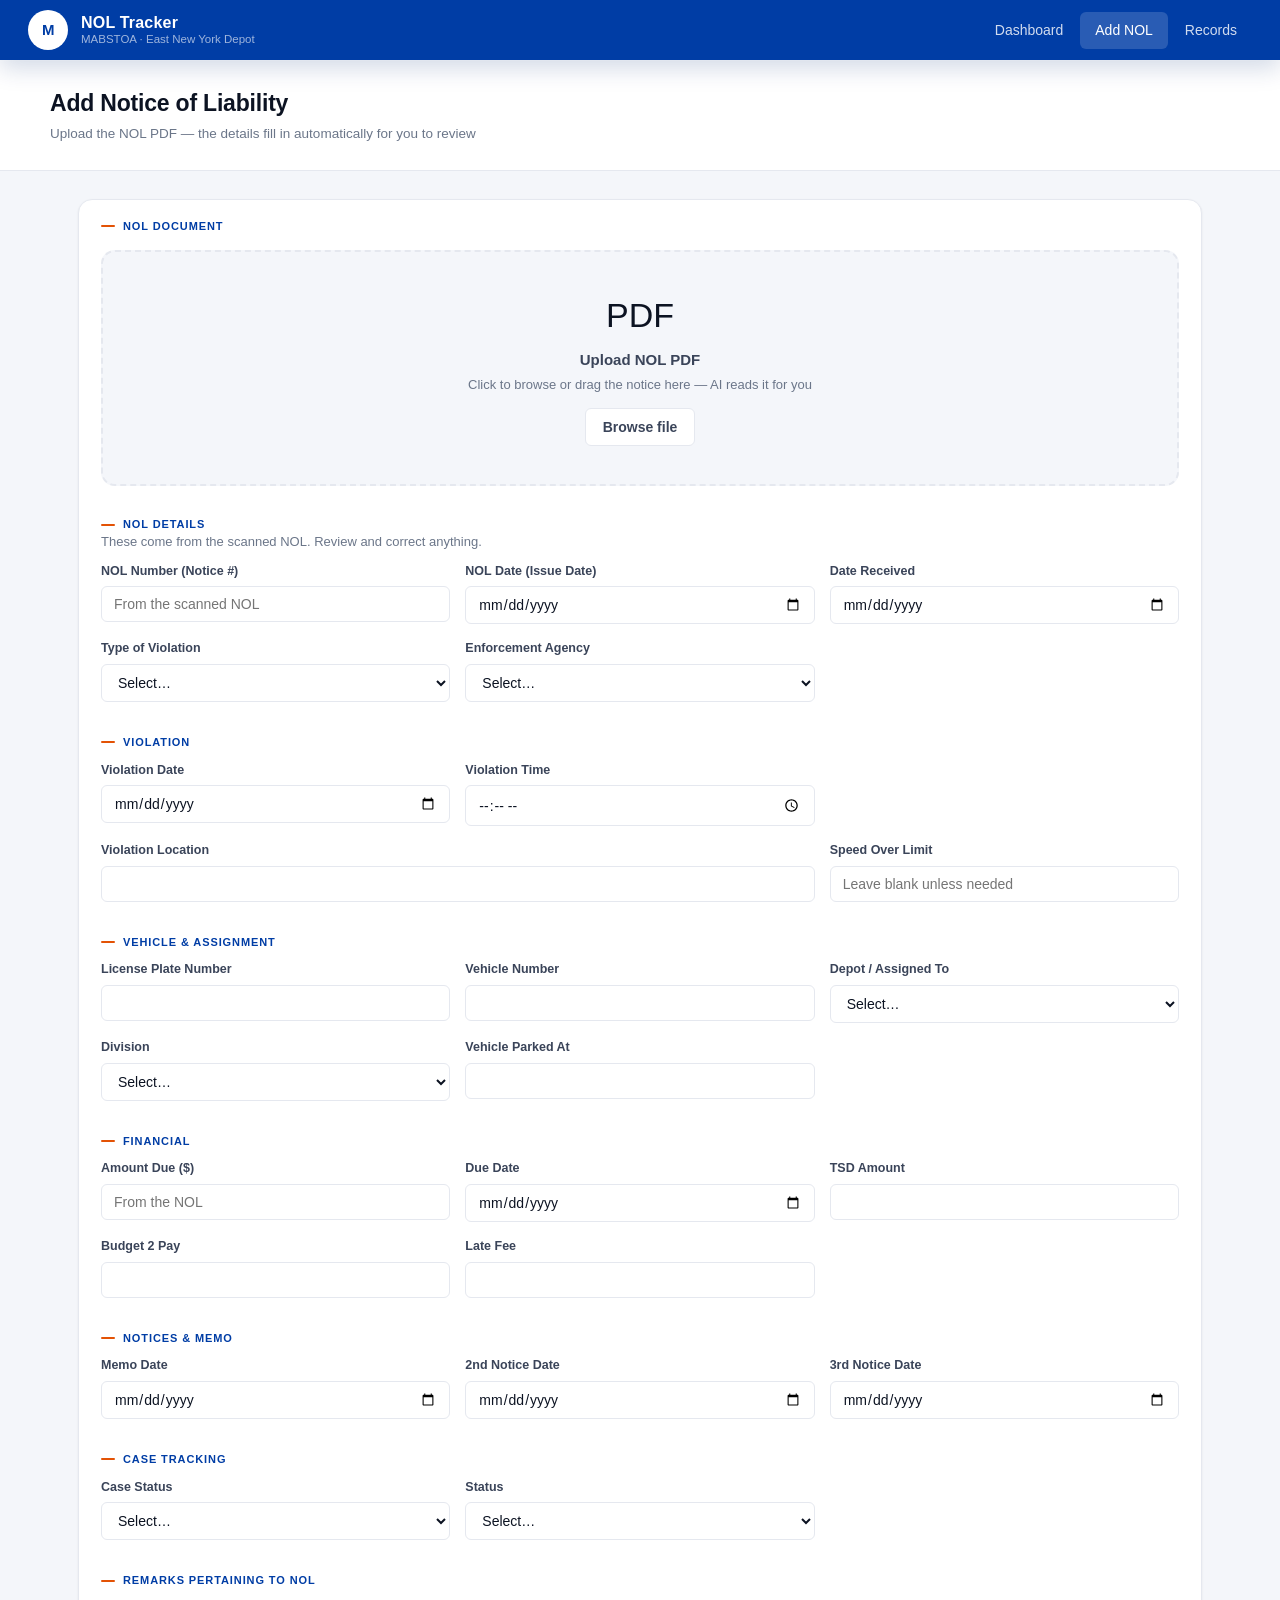
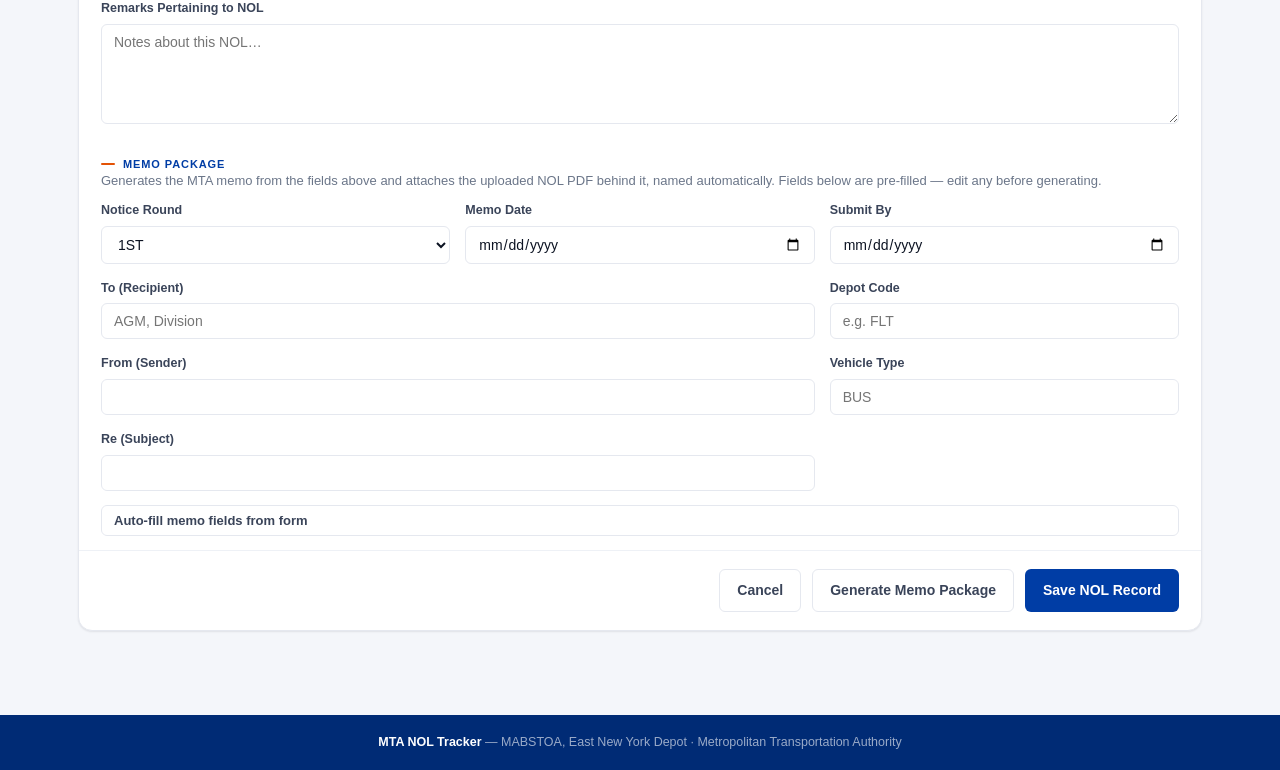
==== frontend/new-nol.html @ bbb93ab2 "Clean build without secrets" ====
<!DOCTYPE html>
<html lang="en">
<head>
  <meta charset="UTF-8" />
  <meta name="viewport" content="width=device-width, initial-scale=1.0" />
  <title>Add NOL — MTA NOL Tracker</title>
  <link rel="stylesheet" href="assets/css/style.css" />
</head>
<body>

<nav class="nav">
  <a class="brand" href="index.html">
    <span class="bullet">M</span>
    <span class="brand-text">
      <span class="brand-title">NOL Tracker</span>
      <span class="brand-sub">MABSTOA · East New York Depot</span>
    </span>
  </a>
  <div class="nav-links">
    <a href="index.html">Dashboard</a>
    <a href="new-nol.html">Add NOL</a>
    <a href="records.html">Records</a>
  </div>
</nav>

<header class="head">
  <div class="head-row">
    <div>
      <h1>Add Notice of Liability</h1>
      <p>Upload the NOL PDF — the details fill in automatically for you to review</p>
    </div>
  </div>
</header>

<main class="wrap">
  <div class="alerts" id="alerts"></div>

  <div class="keywarn" id="keywarn">
    AI extraction is off because no Gemini key is set. You can still enter records by hand.
    To enable AI, add <code>GEMINI_API_KEY</code> to your <code>.env</code> file and restart the server.
  </div>

  <form id="form">
    <div class="card reveal reveal-1">

      <div class="section-label">NOL Document</div>
      <div class="drop" id="drop">
        <div class="ic">PDF</div>
        <h3>Upload NOL PDF</h3>
        <p>Click to browse or drag the notice here — AI reads it for you</p>
        <button type="button" class="btn btn-ghost">Browse file</button>
        <input type="file" id="file" accept="application/pdf" hidden />
      </div>
      <div class="filebar" id="filebar">
        <span id="filebar-text"></span>
        <span class="x" id="filebar-x" title="Remove">✕</span>
      </div>

      <!-- All record fields are rendered here from the shared schema -->
      <div id="record-fields"></div>

      <div class="section-label">Memo Package</div>
      <p class="section-note">
        Generates the MTA memo from the fields above and attaches the uploaded NOL PDF behind it,
        named automatically. Fields below are pre-filled — edit any before generating.
      </p>
      <div class="grid">
        <div class="field"><label>Notice Round</label>
          <select id="m-round"><option>1ST</option><option>2ND</option><option>3RD</option></select></div>
        <div class="field"><label>Memo Date</label><input type="date" id="m-date" /></div>
        <div class="field"><label>Submit By</label><input type="date" id="m-submit" /></div>
        <div class="field span-2"><label>To (Recipient)</label><input id="m-to" placeholder="AGM, Division" /></div>
        <div class="field"><label>Depot Code</label><input id="m-depot" placeholder="e.g. FLT" /></div>
        <div class="field span-2"><label>From (Sender)</label><input id="m-from" /></div>
        <div class="field"><label>Vehicle Type</label><input id="m-vtype" placeholder="BUS" /></div>
        <div class="field span-2"><label>Re (Subject)</label><input id="m-re" /></div>
      </div>
      <div class="grid grid-1" style="padding-top:0">
        <button type="button" class="btn btn-ghost btn-sm" id="m-autofill" style="align-self:flex-start">Auto-fill memo fields from form</button>
      </div>

      <div class="actions-bar">
        <a href="index.html" class="btn btn-ghost">Cancel</a>
        <button type="button" class="btn btn-ghost" id="genmemo">Generate Memo Package</button>
        <button type="submit" class="btn btn-primary" id="save">Save NOL Record</button>
      </div>

    </div>
  </form>
</main>

<footer class="foot">
  <strong>MTA NOL Tracker</strong> — MABSTOA, East New York Depot · Metropolitan Transportation Authority
</footer>

<script src="assets/js/api.js"></script>
<script src="assets/js/app.js"></script>
<script src="assets/js/fields.js"></script>
<script src="assets/js/new-nol.js"></script>
</body>
</html>
---- frontend/assets/css/style.css ----
/* ============================================================
   MTA NOL TRACKER — Design System
   Palette and type take their cue from MTA transit signage:
   Helvetica-style sans, navy + white, the route-bullet circle.
   ============================================================ */

:root {
  --mta-navy:       #003DA5;
  --mta-navy-700:   #002B75;
  --mta-navy-300:   #4A7BD4;
  --mta-orange:     #E35205;

  --ink:            #0C1322;
  --ink-600:        #3A4459;
  --ink-400:        #6B7689;
  --line:           #E5E8EF;
  --line-200:       #EEF1F6;
  --surface:        #FFFFFF;
  --canvas:         #F4F6FA;

  --ok:             #067647;
  --ok-bg:          #ECFDF3;
  --warn:           #B54708;
  --warn-bg:        #FFFAEB;
  --info:           #175CD3;
  --info-bg:        #EFF6FF;
  --danger:         #B42318;
  --danger-bg:      #FEF3F2;

  --font: "Helvetica Neue", Helvetica, Arial, sans-serif;

  --r-sm: 6px;
  --r:    10px;
  --r-lg: 14px;

  --sh-sm: 0 1px 2px rgba(16,24,40,.06), 0 1px 3px rgba(16,24,40,.04);
  --sh:    0 4px 12px rgba(16,24,40,.06), 0 2px 4px rgba(16,24,40,.04);
  --sh-lg: 0 16px 32px rgba(16,24,40,.10), 0 6px 12px rgba(16,24,40,.06);

  --ease: cubic-bezier(.22,.61,.36,1);
}

* { box-sizing: border-box; margin: 0; padding: 0; }

html { scroll-behavior: smooth; }

body {
  font-family: var(--font);
  background: var(--canvas);
  color: var(--ink);
  line-height: 1.5;
  -webkit-font-smoothing: antialiased;
}

a { color: inherit; text-decoration: none; }

/* ── Page-load reveal ─────────────────────────────────────── */
@keyframes rise {
  from { opacity: 0; transform: translateY(8px); }
  to   { opacity: 1; transform: translateY(0); }
}
.reveal { animation: rise .5s var(--ease) both; }
.reveal-1 { animation-delay: .04s; }
.reveal-2 { animation-delay: .10s; }
.reveal-3 { animation-delay: .16s; }
.reveal-4 { animation-delay: .22s; }

@media (prefers-reduced-motion: reduce) {
  *, *::before, *::after { animation: none !important; transition: none !important; }
  html { scroll-behavior: auto; }
}

/* ============================================================
   NAVBAR
   ============================================================ */
.nav {
  position: sticky; top: 0; z-index: 50;
  background: var(--mta-navy);
  height: 60px;
  display: flex; align-items: center; justify-content: space-between;
  padding: 0 28px;
  box-shadow: 0 1px 0 rgba(255,255,255,.08), 0 8px 24px rgba(0,43,117,.18);
}

.brand { display: flex; align-items: center; gap: 13px; }

.bullet {
  width: 40px; height: 40px; border-radius: 50%;
  background: var(--surface);
  color: var(--mta-navy);
  display: grid; place-items: center;
  font-weight: 800; font-size: 15px; letter-spacing: -.5px;
}

.brand-text { display: flex; flex-direction: column; line-height: 1.15; }
.brand-title { color: #fff; font-size: 16px; font-weight: 700; letter-spacing: .2px; }
.brand-sub { color: rgba(255,255,255,.62); font-size: 11.5px; font-weight: 500; }

.nav-links { display: flex; gap: 2px; }
.nav-links a {
  color: rgba(255,255,255,.82);
  font-size: 14px; font-weight: 500;
  padding: 8px 15px; border-radius: var(--r-sm);
  transition: background .18s var(--ease), color .18s var(--ease);
}
.nav-links a:hover { background: rgba(255,255,255,.12); color: #fff; }
.nav-links a.active { background: rgba(255,255,255,.16); color: #fff; }

/* ============================================================
   PAGE SHELL
   ============================================================ */
.head {
  background: var(--surface);
  border-bottom: 1px solid var(--line);
  padding: 26px 28px;
}
.head-row { max-width: 1180px; margin: 0 auto;
  display: flex; align-items: center; justify-content: space-between; gap: 16px; }
.head h1 { font-size: 23px; font-weight: 700; letter-spacing: -.2px; }
.head p { font-size: 13.5px; color: var(--ink-400); margin-top: 3px; }

.wrap { max-width: 1180px; margin: 0 auto; padding: 28px; }

/* ============================================================
   CARD
   ============================================================ */
.card {
  background: var(--surface);
  border: 1px solid var(--line);
  border-radius: var(--r-lg);
  box-shadow: var(--sh-sm);
  overflow: hidden;
}
.card + .card { margin-top: 20px; }

.card-head {
  padding: 16px 22px;
  border-bottom: 1px solid var(--line-200);
  display: flex; align-items: center; justify-content: space-between;
}
.card-head h2 { font-size: 15.5px; font-weight: 700; }

.section-label {
  font-size: 11px; font-weight: 700; letter-spacing: .9px;
  text-transform: uppercase; color: var(--mta-navy);
  padding: 18px 22px 4px;
  display: flex; align-items: center; gap: 8px;
}
.section-label::before {
  content: ""; width: 14px; height: 2px; background: var(--mta-orange); border-radius: 2px;
}

/* ============================================================
   FORM
   ============================================================ */
.grid {
  display: grid; gap: 15px;
  grid-template-columns: repeat(3, 1fr);
  padding: 6px 22px 14px;
}
.grid-2 { grid-template-columns: repeat(2, 1fr); }
.grid-1 { grid-template-columns: 1fr; }
.span-2 { grid-column: span 2; }

.field { display: flex; flex-direction: column; gap: 6px; }
.field label { font-size: 12.5px; font-weight: 600; color: var(--ink-600); }

.field input, .field select, .field textarea {
  font-family: var(--font); font-size: 14px;
  color: var(--ink); background: var(--surface);
  border: 1px solid var(--line); border-radius: var(--r-sm);
  padding: 9px 12px; width: 100%;
  transition: border-color .15s var(--ease), box-shadow .15s var(--ease);
}
.field input:hover, .field select:hover, .field textarea:hover { border-color: #CBD3E1; }
.field input:focus, .field select:focus, .field textarea:focus {
  outline: none; border-color: var(--mta-navy);
  box-shadow: 0 0 0 3.5px rgba(0,61,165,.12);
}
.field textarea { resize: vertical; min-height: 78px; }
.field input[readonly] { background: var(--canvas); color: var(--ink-400); }

/* highlight fields the AI just filled */
@keyframes flash {
  0% { background: #FFF4ED; border-color: var(--mta-orange); }
  100% { background: var(--surface); border-color: var(--line); }
}
.field input.filled, .field select.filled, .field textarea.filled {
  animation: flash 1.4s var(--ease);
}

/* ============================================================
   BUTTONS
   ============================================================ */
.btn {
  display: inline-flex; align-items: center; gap: 8px;
  font-family: var(--font); font-size: 14px; font-weight: 600;
  padding: 10px 17px; border-radius: var(--r-sm);
  border: 1px solid transparent; cursor: pointer;
  transition: transform .12s var(--ease), background .15s var(--ease),
              box-shadow .15s var(--ease), border-color .15s var(--ease);
}
.btn:active { transform: translateY(1px); }
.btn-primary { background: var(--mta-navy); color: #fff; }
.btn-primary:hover { background: var(--mta-navy-700); box-shadow: var(--sh); }
.btn-ghost { background: var(--surface); color: var(--ink-600); border-color: var(--line); }
.btn-ghost:hover { background: var(--canvas); border-color: #CBD3E1; }
.btn-danger { background: var(--danger); color: #fff; }
.btn-danger:hover { background: #99180F; }
.btn-sm { padding: 7px 12px; font-size: 13px; }
.btn:disabled { opacity: .55; cursor: not-allowed; transform: none; }

/* ============================================================
   STATS (dashboard)
   ============================================================ */
.stats { display: grid; grid-template-columns: repeat(4, 1fr); gap: 16px; margin-bottom: 24px; }
.stat {
  background: var(--surface); border: 1px solid var(--line);
  border-radius: var(--r-lg); padding: 18px 20px;
  box-shadow: var(--sh-sm); position: relative; overflow: hidden;
  transition: transform .18s var(--ease), box-shadow .18s var(--ease);
}
.stat:hover { transform: translateY(-2px); box-shadow: var(--sh); }
.stat::before { content: ""; position: absolute; top: 0; left: 0; right: 0; height: 3px; }
.stat.s-navy::before   { background: var(--mta-navy); }
.stat.s-orange::before { background: var(--mta-orange); }
.stat.s-gray::before   { background: var(--ink-400); }
.stat.s-green::before  { background: var(--ok); }
.stat-k { font-size: 11.5px; font-weight: 700; letter-spacing: .6px;
  text-transform: uppercase; color: var(--ink-400); }
.stat-v { font-size: 30px; font-weight: 800; letter-spacing: -1px; margin: 7px 0 2px; }
.stat-s { font-size: 12.5px; color: var(--ink-400); }

/* ============================================================
   ACTION CARDS (dashboard)
   ============================================================ */
.actions { display: grid; grid-template-columns: 1fr 1fr; gap: 18px; margin-bottom: 24px; }
.action {
  background: var(--surface); border: 1px solid var(--line);
  border-radius: var(--r-lg); padding: 24px; box-shadow: var(--sh-sm);
  display: flex; align-items: center; gap: 18px;
  transition: transform .18s var(--ease), box-shadow .18s var(--ease), border-color .18s var(--ease);
}
.action:hover { transform: translateY(-2px); box-shadow: var(--sh); border-color: var(--mta-navy-300); }
.action-ic {
  width: 52px; height: 52px; border-radius: 13px; flex-shrink: 0;
  display: grid; place-items: center; font-size: 22px;
}
.action-ic.navy { background: var(--info-bg); }
.action-ic.orange { background: #FFF4ED; }
.action h3 { font-size: 15.5px; font-weight: 700; }
.action p { font-size: 13px; color: var(--ink-400); margin-top: 3px; }
.action .arrow { margin-left: auto; color: var(--ink-400); font-size: 18px;
  transition: transform .18s var(--ease); }
.action:hover .arrow { transform: translateX(3px); color: var(--mta-navy); }

/* ============================================================
   TOOLBAR / SEARCH
   ============================================================ */
.toolbar {
  display: flex; gap: 11px; align-items: center;
  padding: 15px 22px; border-bottom: 1px solid var(--line-200);
}
.search { position: relative; flex: 1; }
.search input {
  width: 100%; font-family: var(--font); font-size: 14px;
  padding: 9px 12px 9px 36px;
  border: 1px solid var(--line); border-radius: var(--r-sm); background: var(--surface);
  transition: border-color .15s var(--ease), box-shadow .15s var(--ease);
}
.search input:focus { outline: none; border-color: var(--mta-navy);
  box-shadow: 0 0 0 3.5px rgba(0,61,165,.12); }
.search svg { position: absolute; left: 11px; top: 50%; transform: translateY(-50%);
  color: var(--ink-400); }
.toolbar select {
  font-family: var(--font); font-size: 14px; padding: 9px 12px;
  border: 1px solid var(--line); border-radius: var(--r-sm); background: var(--surface);
}

.count { padding: 10px 22px; font-size: 13px; color: var(--ink-400);
  border-bottom: 1px solid var(--line-200); }
.count strong { color: var(--ink); }

/* ============================================================
   TABLE
   ============================================================ */
.t-scroll { overflow-x: auto; }
table { width: 100%; border-collapse: collapse; font-size: 13.5px; }
thead th {
  background: var(--canvas); text-align: left; white-space: nowrap;
  font-size: 11px; font-weight: 700; letter-spacing: .5px; text-transform: uppercase;
  color: var(--ink-400); padding: 11px 16px; border-bottom: 1px solid var(--line);
}
tbody tr { border-bottom: 1px solid var(--line-200); cursor: pointer;
  transition: background .12s var(--ease); }
tbody tr:hover { background: var(--canvas); }
tbody tr:last-child { border-bottom: none; }
tbody td { padding: 13px 16px; color: var(--ink-600); white-space: nowrap; }
td.nol { font-weight: 700; color: var(--mta-navy); }
.empty { text-align: center; padding: 48px 20px; color: var(--ink-400); }
.empty a { color: var(--mta-navy); font-weight: 600; }

/* ============================================================
   BADGES
   ============================================================ */
.badge { display: inline-flex; align-items: center; padding: 3px 10px;
  border-radius: 100px; font-size: 12px; font-weight: 600; }
.b-open { background: var(--info-bg); color: var(--info); }
.b-closed { background: var(--ok-bg); color: var(--ok); }
.b-pending { background: var(--warn-bg); color: var(--warn); }
.b-dismissed { background: var(--line-200); color: var(--ink-400); }

/* ============================================================
   UPLOAD ZONE + AI STATES
   ============================================================ */
.drop {
  margin: 12px 22px; padding: 38px; text-align: center; cursor: pointer;
  border: 2px dashed var(--line); border-radius: var(--r-lg); background: var(--canvas);
  transition: border-color .18s var(--ease), background .18s var(--ease);
}
.drop:hover, .drop.over { border-color: var(--mta-navy); background: var(--info-bg); }
.drop .ic { font-size: 34px; margin-bottom: 8px; }
.drop h3 { font-size: 15px; font-weight: 700; color: var(--ink-600); }
.drop p { font-size: 13px; color: var(--ink-400); margin-top: 3px; }
.drop .btn { margin-top: 14px; }

.filebar {
  display: none; margin: 0 22px 14px; padding: 12px 16px;
  background: var(--info-bg); border: 1px solid #CFE0FB; border-radius: var(--r-sm);
  font-size: 13.5px; color: var(--mta-navy-700);
  align-items: center; justify-content: space-between; gap: 12px;
}
.filebar.show { display: flex; }
.filebar .x { cursor: pointer; color: var(--ink-400); font-size: 16px; }

/* extracting spinner */
.spin {
  width: 16px; height: 16px; border-radius: 50%;
  border: 2px solid rgba(255,255,255,.4); border-top-color: #fff;
  animation: rot .7s linear infinite;
}
.spin.dark { border-color: rgba(0,61,165,.25); border-top-color: var(--mta-navy); }
@keyframes rot { to { transform: rotate(360deg); } }

/* ============================================================
   ALERTS
   ============================================================ */
.alerts { max-width: 1180px; margin: 0 auto; }
.alert { display: flex; align-items: center; gap: 9px;
  padding: 12px 16px; border-radius: var(--r-sm); font-size: 13.5px;
  margin-bottom: 16px; animation: rise .35s var(--ease) both; }
.alert-ok { background: var(--ok-bg); color: var(--ok); border: 1px solid #A6F0C6; }
.alert-err { background: var(--danger-bg); color: var(--danger); border: 1px solid #FCC9C4; }

/* ============================================================
   FORM ACTIONS BAR
   ============================================================ */
.actions-bar {
  padding: 18px 22px; border-top: 1px solid var(--line-200);
  display: flex; gap: 11px; justify-content: flex-end;
}

/* ============================================================
   MODAL
   ============================================================ */
.overlay {
  display: none; position: fixed; inset: 0; z-index: 100;
  background: rgba(12,19,34,.5); overflow-y: auto;
  animation: fade .2s var(--ease);
}
.overlay.show { display: block; }
@keyframes fade { from { opacity: 0; } to { opacity: 1; } }
.modal {
  background: var(--surface); max-width: 820px; margin: 44px auto;
  border-radius: var(--r-lg); overflow: hidden; box-shadow: var(--sh-lg);
  animation: rise .28s var(--ease) both;
}
.modal-head {
  background: var(--mta-navy); padding: 18px 22px;
  display: flex; align-items: center; justify-content: space-between;
}
.modal-head .k { color: rgba(255,255,255,.66); font-size: 11px;
  font-weight: 700; letter-spacing: .8px; text-transform: uppercase; }
.modal-head .v { color: #fff; font-size: 19px; font-weight: 800; margin-top: 1px; }
.modal-head .x { background: rgba(255,255,255,.16); border: none; color: #fff;
  width: 34px; height: 34px; border-radius: 50%; font-size: 17px; cursor: pointer;
  transition: background .15s var(--ease); }
.modal-head .x:hover { background: rgba(255,255,255,.28); }
.modal-body { padding: 22px; }
.detail-cols { display: grid; grid-template-columns: 1fr 1fr; gap: 26px; }
.detail-h { font-size: 11px; font-weight: 700; letter-spacing: .9px;
  text-transform: uppercase; color: var(--mta-navy); margin: 0 0 11px; }
.detail-h + .detail-h, .detail-row + .detail-h { margin-top: 16px; }
.detail-row { display: flex; gap: 10px; margin-bottom: 9px; }
.detail-row .dk { font-size: 12px; font-weight: 600; color: var(--ink-400);
  width: 150px; flex-shrink: 0; }
.detail-row .dv { font-size: 13.5px; color: var(--ink); }
.remarks-box { margin-top: 10px; padding: 11px 13px; background: var(--canvas);
  border-radius: var(--r-sm); font-size: 13px; color: var(--ink-600); }
.modal-foot { padding: 15px 22px; border-top: 1px solid var(--line-200);
  display: flex; gap: 11px; justify-content: flex-end; }

/* ============================================================
   FOOTER
   ============================================================ */
.foot { background: var(--mta-navy-700); color: rgba(255,255,255,.6);
  text-align: center; padding: 18px; font-size: 12.5px; margin-top: 56px; }
.foot strong { color: #fff; }

/* ============================================================
   KEY BANNER (when Gemini key missing)
   ============================================================ */
.keywarn {
  display: none; margin: 0 0 20px; padding: 13px 16px;
  background: var(--warn-bg); border: 1px solid #FDE7B8; border-radius: var(--r-sm);
  font-size: 13.5px; color: var(--warn);
}
.keywarn.show { display: block; }
.keywarn code { background: rgba(181,71,8,.1); padding: 1px 6px; border-radius: 4px;
  font-size: 12.5px; }

/* ============================================================
   RESPONSIVE
   ============================================================ */
@media (max-width: 860px) {
  .grid, .grid-2 { grid-template-columns: 1fr; }
  .span-2 { grid-column: auto; }
  .stats { grid-template-columns: 1fr 1fr; }
  .actions { grid-template-columns: 1fr; }
  .detail-cols { grid-template-columns: 1fr; }
  .nav-links { display: none; }
  .wrap, .head { padding: 18px; }
}

/* --- Schema notes + scrollable edit modal (added for field rebuild) --- */
.section-note {
  margin: -4px 22px 4px;
  font-size: 13px;
  color: var(--ink-400);
  line-height: 1.45;
}
.modal {
  max-height: calc(100vh - 76px);
  display: flex;
  flex-direction: column;
}
.modal-body { overflow-y: auto; }
.edit-form .section-label:first-child { margin-top: 0; }
.edit-form textarea { min-height: 96px; }
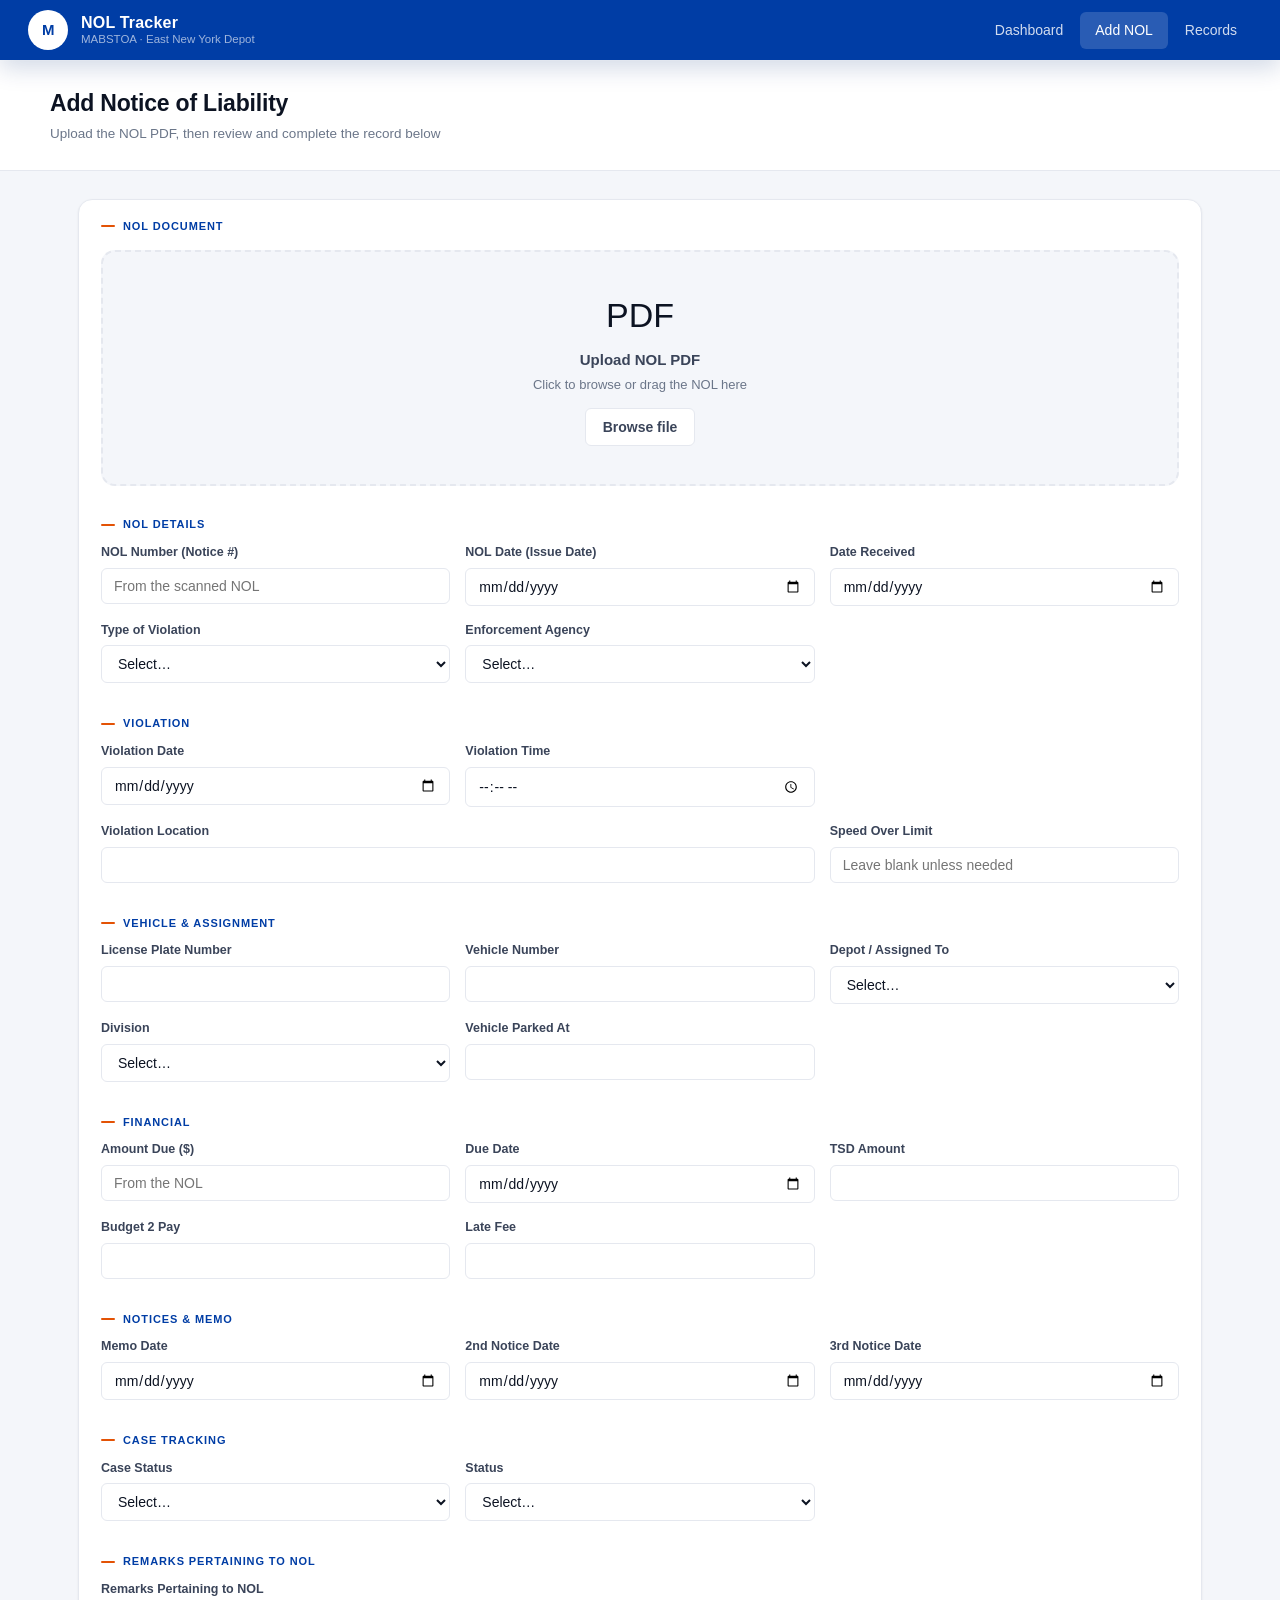
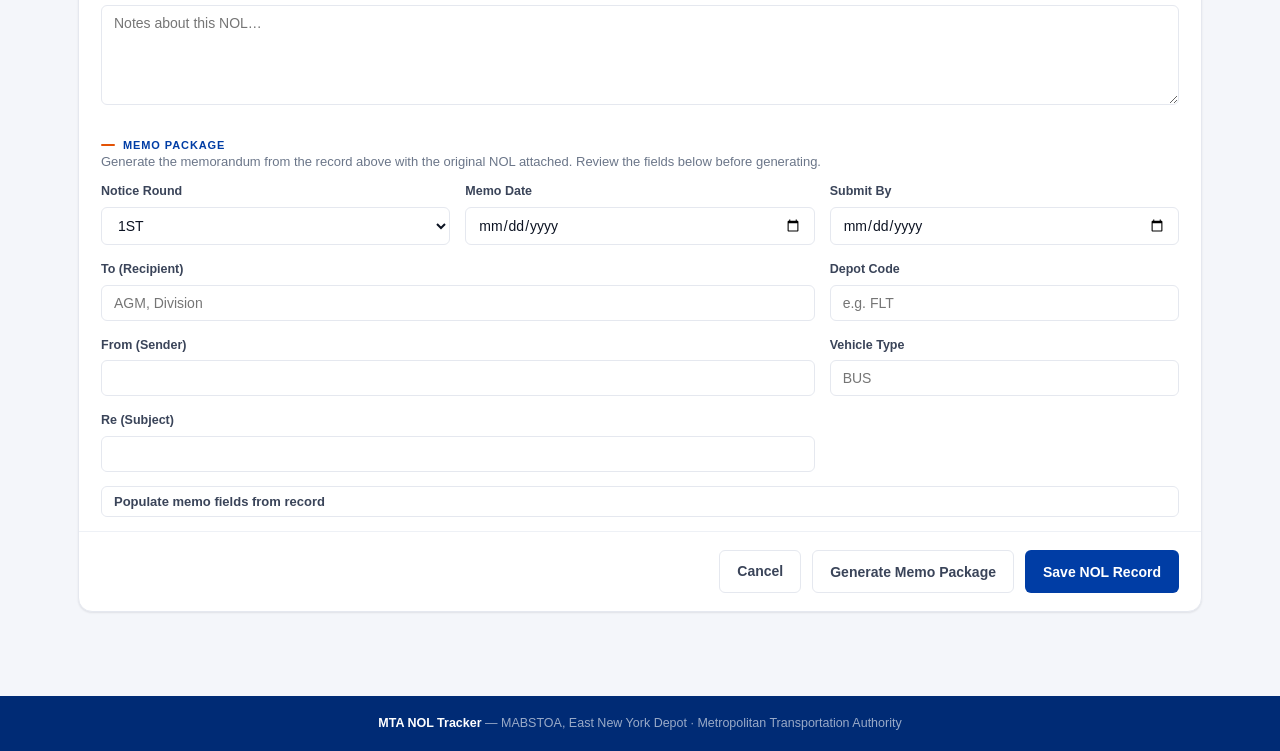
==== commit 9e7f6ff8: "professional copy, remove emojis, fix AI banner" ====
--- a/frontend/new-nol.html
+++ b/frontend/new-nol.html
@@ -27,7 +27,7 @@
   <div class="head-row">
     <div>
       <h1>Add Notice of Liability</h1>
-      <p>Upload the NOL PDF — the details fill in automatically for you to review</p>
+      <p>Upload the NOL PDF, then review and complete the record below</p>
     </div>
   </div>
 </header>
@@ -36,8 +36,8 @@
   <div class="alerts" id="alerts"></div>
 
   <div class="keywarn" id="keywarn">
-    AI extraction is off because no Gemini key is set. You can still enter records by hand.
-    To enable AI, add <code>GEMINI_API_KEY</code> to your <code>.env</code> file and restart the server.
+    Automatic field extraction is unavailable because no API key is configured. You can still enter records by hand.
+    Set <code>OPENAI_API_KEY</code> in your environment and restart the server to enable it.
   </div>
 
   <form id="form">
@@ -47,7 +47,7 @@
       <div class="drop" id="drop">
         <div class="ic">PDF</div>
         <h3>Upload NOL PDF</h3>
-        <p>Click to browse or drag the notice here — AI reads it for you</p>
+        <p>Click to browse or drag the NOL here</p>
         <button type="button" class="btn btn-ghost">Browse file</button>
         <input type="file" id="file" accept="application/pdf" hidden />
       </div>
@@ -61,8 +61,8 @@
 
       <div class="section-label">Memo Package</div>
       <p class="section-note">
-        Generates the MTA memo from the fields above and attaches the uploaded NOL PDF behind it,
-        named automatically. Fields below are pre-filled — edit any before generating.
+        Generate the memorandum from the record above with the original NOL attached.
+        Review the fields below before generating.
       </p>
       <div class="grid">
         <div class="field"><label>Notice Round</label>
@@ -76,7 +76,7 @@
         <div class="field span-2"><label>Re (Subject)</label><input id="m-re" /></div>
       </div>
       <div class="grid grid-1" style="padding-top:0">
-        <button type="button" class="btn btn-ghost btn-sm" id="m-autofill" style="align-self:flex-start">Auto-fill memo fields from form</button>
+        <button type="button" class="btn btn-ghost btn-sm" id="m-autofill" style="align-self:flex-start">Populate memo fields from record</button>
       </div>
 
       <div class="actions-bar">
@@ -98,4 +98,4 @@
 <script src="assets/js/fields.js"></script>
 <script src="assets/js/new-nol.js"></script>
 </body>
-</html>
+</html>
